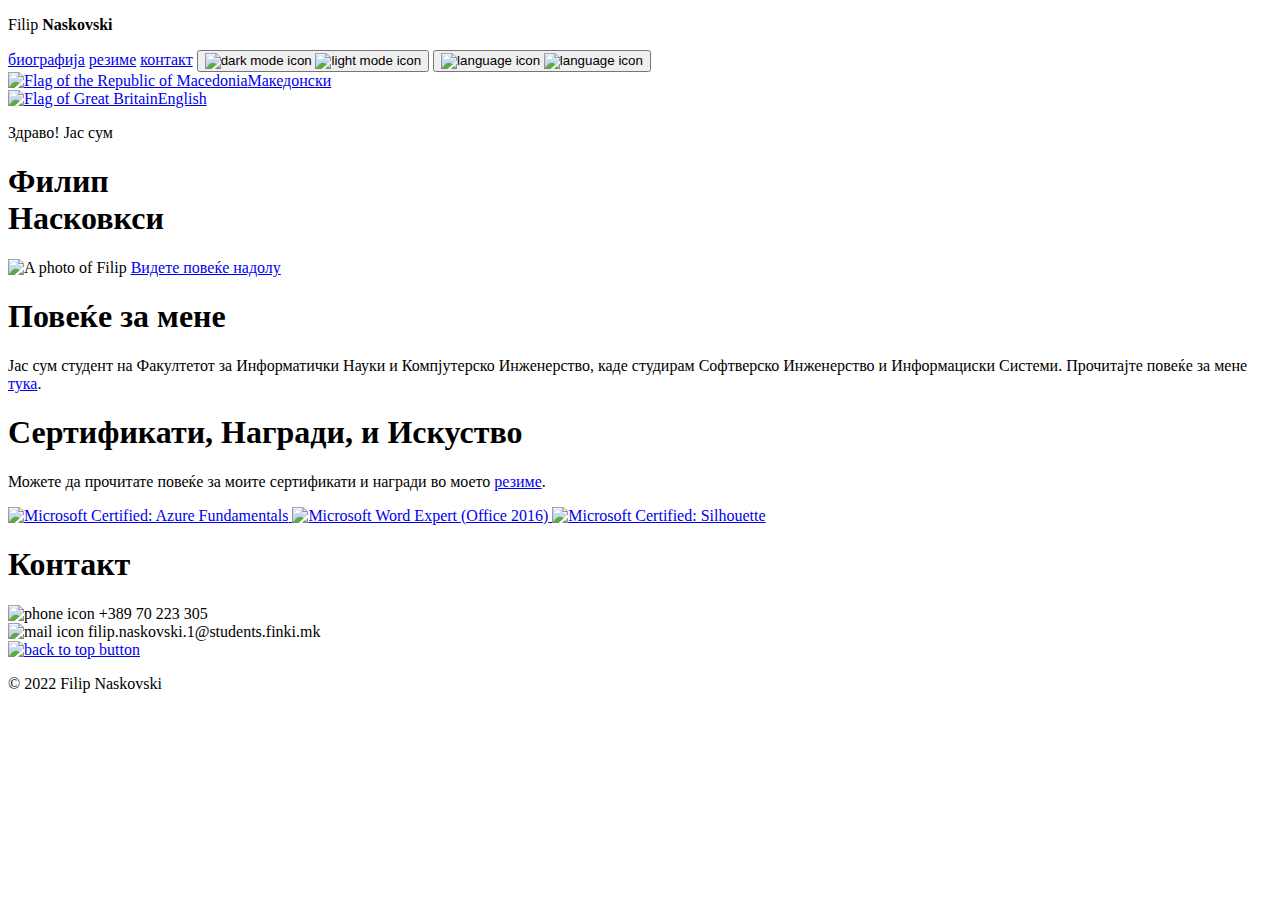
==== index.html @ ec99b928 "Add files via upload" ====
<!DOCTYPE html>
<html lang="mk">
<head>
    <meta charset="UTF-8">
    <title>Filip Naskovski</title>
    <link rel="stylesheet" href="styles/main.css">
    <link rel="stylesheet" href="styles/homepage.css">

</head>
<body onload="themeChecker()">
    <header id="header">
        <p id="logo">Filip <b>Naskovski</b></p>

        <nav>
          <a style="width: 120px" href="about.html">биографија</a>
          <a href="resume.html">резиме</a>
          <a href="contact.html" id="contact_bt">контакт</a>

          <span id="button_group">
            <button id="theme_toggle" onclick="darkmode()">
                <img class="dark icon" alt="dark mode icon" src="img/icons/dark_mode.svg">
                <img class="light icon" alt="light mode icon" src="img/icons/light_mode.svg">
            </button>
            <button id="language_bt" onclick="toggleOverlay('lang_overlay')">
                <img class="dark icon" alt="language icon" src="img/icons/language_dark.svg">
                <img class="light icon" alt="language icon" src="img/icons/language_light.svg">
                <script type="text/javascript" src="scripts/overlay.js"></script>
            </button>
          </span>
        </nav>



        <script type="text/javascript" src="scripts/appearance.js"></script>

        <div id="lang_overlay" class="popup">
            <a href="index.html"><img src="img/mk.webp" alt="Flag of the Republic of Macedonia">Македонски</a><br>
            <a href="en/index.html"><img src="img/gb.webp" alt="Flag of Great Britain">English</a>
        </div>

    </header>
    <section id="welcome">
        <div class="txt_container">
            <p>Здраво! Јас сум</p>
            <h1>Филип<br>Насковкси</h1>
        </div>
        <img class="circle" alt="A photo of Filip" src="img/filip.jpg" id="dp">


        <a href="#about" id="down_button">Видете повеќе надолу</a>
    </section>

    <section class="wcontainer" id="about">
        <div class="half_container">
            <h1>Повеќе за мене</h1>
        </div>
        <div class="half_container">
            <p>
                Јас сум студент на Факултетот за Информатички Науки и Компјутерско Инженерство, каде студирам Софтверско Инженерство и Информациски Системи. Прочитајте повеќе за мене <a href="about.html">тука</a>.
            </p>
        </div>
    </section>

    <section class="wcontainer" id="awards">
        <h1>Сертификати, Награди, и Искуство</h1>
        <p>Можете да прочитате повеќе за моите сертификати и награди во моето <a href="#">резиме</a>.</p>
        <div id="badge_collage" class="photo_overlap_3" >
            <a href="resume.html">
                <img src="img/badge-azure.png" alt="Microsoft Certified: Azure Fundamentals">
                <img src="img/badge-word.png" alt="Microsoft Word Expert (Office 2016)">
                <img src="img/badge-azure-silhouette.png" alt="Microsoft Certified: Silhouette">
            </a>
        </div>
    </section>

    <footer>
        <div class="wcontainer">
            <div>
                <h1>Контакт</h1>
                <span><img class="icon" alt="phone icon" src="img/icons/call_light.svg"> +389 70 223 305</span><br>
                <span><img class="icon" alt="mail icon" src="img/icons/mail_light.svg"> filip.naskovski.1@students.finki.mk</span>
            </div>
        </div>
        <a href="#" id="top_button" title="Back to top"><img class="large_icon" src="img/icons/expand_less_light.svg" alt="back to top button"></a>
        <p>&copy; 2022 Filip Naskovski</p>
    </footer>

</body>
</html>
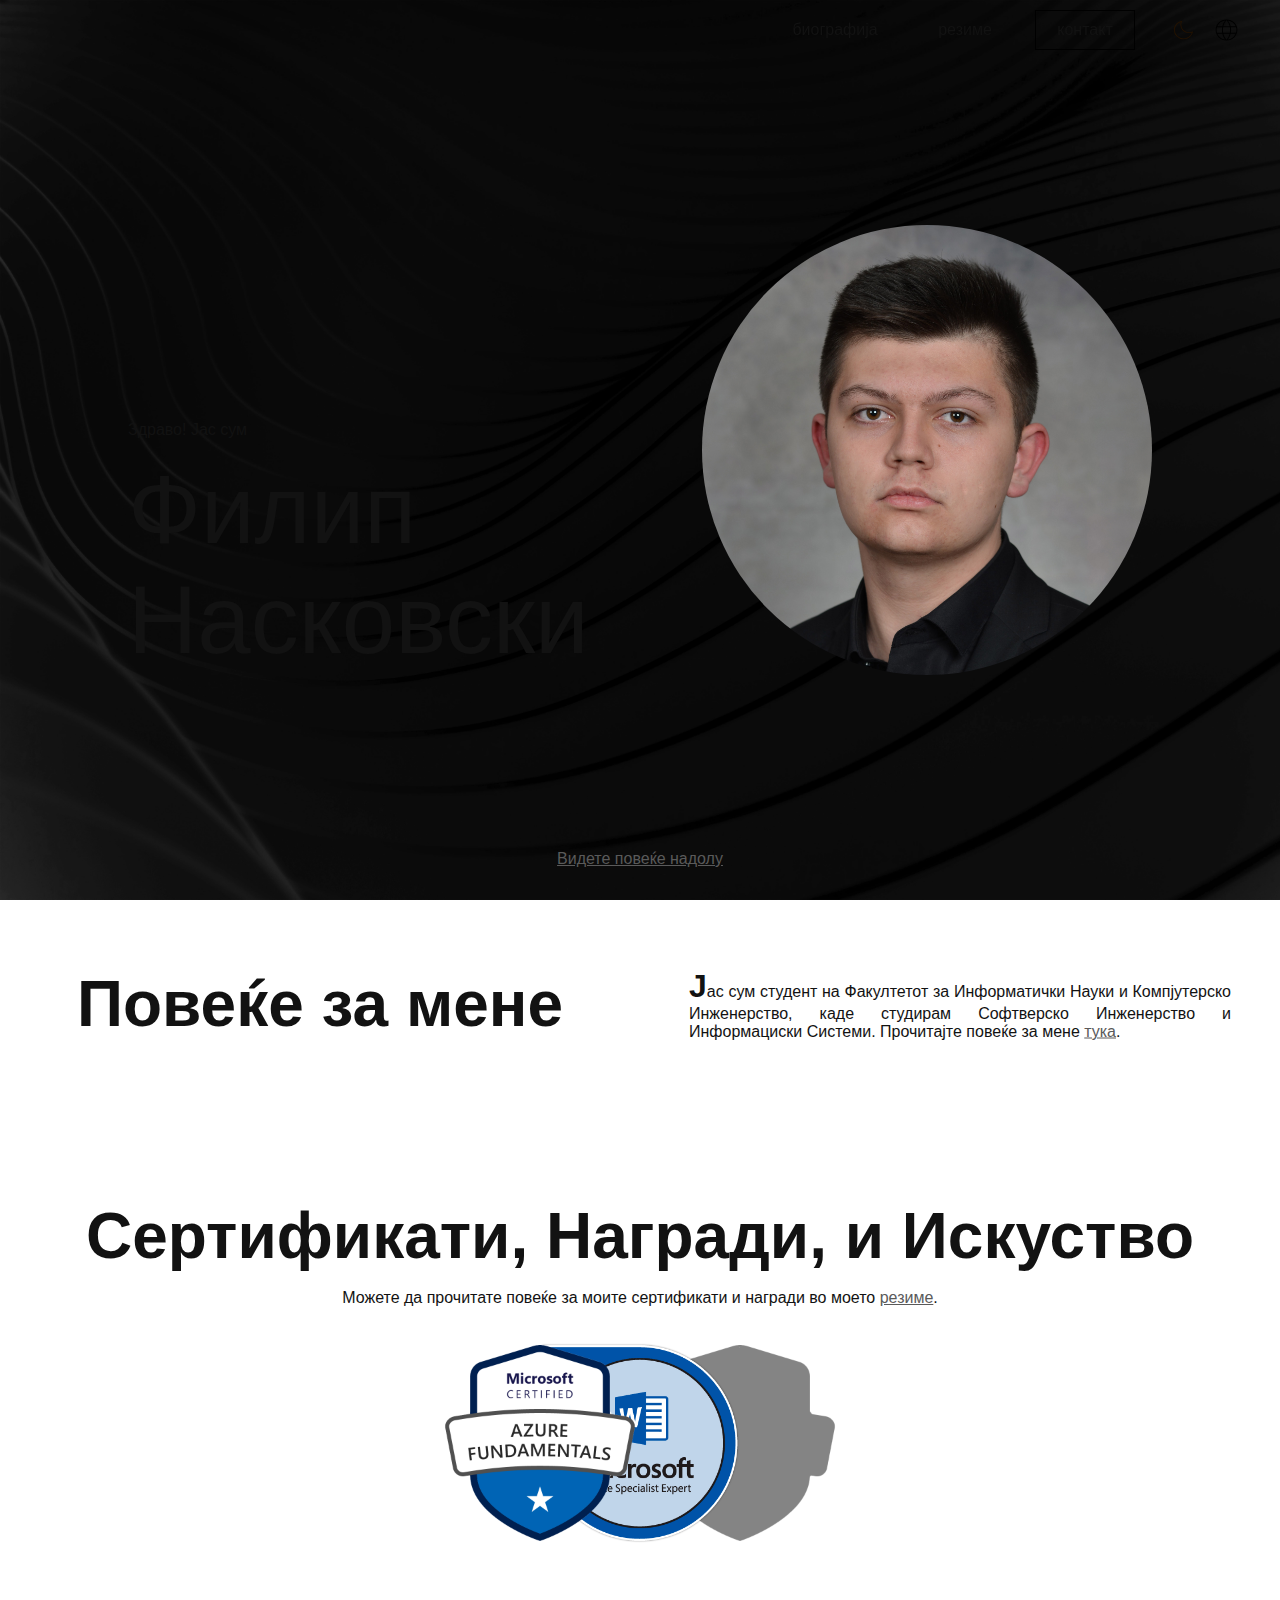
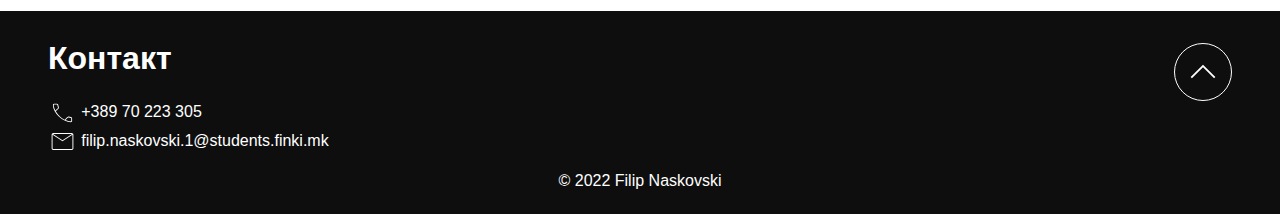
==== commit 004ccb84: "Add files via upload" ====
--- a/index.html
+++ b/index.html
@@ -30,7 +30,6 @@
         </nav>
 
 
-
         <script type="text/javascript" src="scripts/appearance.js"></script>
 
         <div id="lang_overlay" class="popup">
@@ -38,11 +37,41 @@
             <a href="en/index.html"><img src="img/gb.webp" alt="Flag of Great Britain">English</a>
         </div>
 
+        <button id="hamburger_bt" onclick="toggleOverlay('hamburger_menu')">
+            <img class="dark icon" alt="language icon" src="img/icons/menu_light.svg">
+            <img class="light icon" alt="language icon" src="img/icons/menu_dark.svg">
+        </button>
+
+        <div id="hamburger_menu">
+
+            <button id="close_menu" onclick="toggleOverlay('hamburger_menu')">
+                <img class="dark icon" alt="language icon" src="img/icons/close_light.svg">
+                <img class="light icon" alt="language icon" src="img/icons/close_dark.svg">
+            </button>
+
+            <nav>
+                <a href="about.html">биографија</a>
+                <a href="resume.html">резиме</a>
+                <a href="contact.html" >контакт</a>
+
+
+                <button  onclick="darkmode()">
+                    <img class="dark icon" alt="dark mode icon" src="img/icons/dark_mode.svg">
+                    <span class="dark"> dark mode</span>
+                    <img class="light icon" alt="light mode icon" src="img/icons/light_mode.svg">
+                    <span class="light"> light mode</span>
+                </button>
+
+                <a href="en/index.html" id="lang"><img src="img/gb.webp" alt="Flag of Great Britain"> English</a>
+
+            </nav>
+        </div>
+
     </header>
     <section id="welcome">
         <div class="txt_container">
             <p>Здраво! Јас сум</p>
-            <h1>Филип<br>Насковкси</h1>
+            <h1>Филип<br>Насковски</h1>
         </div>
         <img class="circle" alt="A photo of Filip" src="img/filip.jpg" id="dp">
 
--- a/styles/main.css
+++ b/styles/main.css
@@ -0,0 +1,446 @@
+html{
+    scroll-behavior: smooth;
+    width: 100%;
+    height: 100%;
+    margin: 0px;
+    padding: 0px;
+    overflow-x: hidden;
+}
+body{
+    margin: 0;
+    padding: 0;
+    font-family: "Century Gothic", "Helvetica", sans-serif;
+        /*overflow-x: hidden;*/
+    color: #121212;
+    transition: 0.5s;
+    max-width: 100vw;
+}
+
+a{
+    color: #5a5a5a;
+}
+
+header{
+    position: fixed;
+    box-sizing: border-box;
+    padding: 5px 15px;
+    height: 3.75rem;
+    margin: 0;
+    width: 100%;
+    max-width: 100vw;
+    z-index: 5;
+    transition: 0.5s;
+    display: flex;
+    justify-content: space-between;
+    align-items: center;
+}
+
+#logo{
+    display: inline-block;
+    font-size: 1.5rem;
+    margin: 0;
+    padding-left: 25px;
+    transition: 1s;
+    opacity: 0;
+    vertical-align: middle;
+}
+
+nav a{
+    display: inline-block;
+    color: #121212;
+    box-sizing: border-box;
+    width: 100px;
+    padding: 10px;
+    margin: 5px 10px;
+    text-align: center;
+    text-decoration: none;
+}
+nav a:hover{
+    background-color: #1f1f1f10;
+}
+#button_group{
+    width: 100px;
+    padding: 0;
+    margin: 5px 10px;
+    display: flex;
+    justify-content: space-evenly;
+}
+
+nav{
+    width: auto;
+    display: flex;
+    align-items: center;
+    justify-content: right;
+}
+
+#contact_bt{
+    border: 1px solid black;
+}
+
+header button{
+    border: none;
+    background: none;
+    width: 1.8rem;
+    height:1.8rem;
+    padding: 0;
+    cursor: pointer;
+}
+
+header button:hover{
+    border-radius: 50%;
+    background-color: #1f1f1f10;
+}
+
+.icon{
+    height: 1.8rem;
+    width: 1.8rem;
+    vertical-align: middle;
+}
+
+.large_icon{
+    height: 3.5rem;
+    width: 3.5rem;
+    vertical-align: middle;
+}
+.light{
+    display: none;
+}
+
+.circle{
+    border-radius: 50%;
+}
+
+.popup{
+    position: fixed;
+    float: right;
+    right: 15px;
+    top: 10%;
+    background-color: #ffffffee;
+    color: #121212;
+    border-radius: 10px;
+    padding: 15px;
+    transition: 5s;
+}
+
+#lang_overlay{
+    width: 80%;
+    max-width: 170px;
+    height: 40%;
+    max-height: 100px;
+    display: none;
+    flex-direction: column;
+    justify-content: space-evenly;
+    align-items: baseline;
+    padding-left: 30px;
+}
+#lang_overlay a{
+    text-decoration: none;
+    color: #121212;
+}
+#lang_overlay img{
+    max-width: 20px;
+    padding-right: 5px;
+}
+p{
+    max-width: 100%;
+}
+.wcontainer{
+    box-sizing: border-box;
+    max-width: 100%;
+    width: 100%;
+    margin: 0;
+    padding: 0;
+    display: flex;
+}
+.half_container{
+    width: 50%;
+    padding: 1.5rem;
+    box-sizing: border-box;
+    margin: 0;
+    transition: 0.5s;
+}
+
+footer{
+    background: #0e0e0e;
+    position: relative;
+    color: white;
+    padding: 0.5em 3em;
+}
+footer > p{
+    text-align: center;
+}
+#top_button{
+    border: 1px solid #ffffff;
+    border-radius: 50%;
+    float: right;
+    position: absolute;
+    right: 3rem;
+    top: 2rem;
+}
+
+
+.photo_overlap_3{
+   display: block;
+    height: 200px;
+    padding: 20px;
+}
+
+.photo_overlap_3 img{
+    position: absolute;
+    left: 50%;
+    width: 200px;
+}
+
+.photo_overlap_3 img:first-child{
+    transform: translateX(-100%);
+    z-index: 3;
+}
+.photo_overlap_3 img:nth-child(2){
+    transform: translateX(-50%);
+    z-index: 2;
+}
+
+.photo_overlap_3 img:last-child{
+    opacity: 50%;
+    z-index: 1;
+}
+
+.banner{
+    background-image: url("../img/banner-bg-light.jpg");
+    background-position: top;
+    background-size: cover;
+    height: 15rem ;
+    position: relative;
+    width: 100%;
+}
+.banner h1{
+    font-size: 3rem;
+    position: absolute;
+    bottom: 0;
+    left: 3.5rem;
+}
+.pattern{
+    background: url("../img/double-bubble-outline.webp");
+    background-repeat: repeat;
+}
+
+#hamburger_menu{
+    display: none;
+    position: fixed;
+    top: 0;
+    left: 0;
+    height: 100vh;
+    width: 100vw;
+    background-color: #ffffff;
+    margin: 0;
+    flex-direction: column;
+    justify-content: space-evenly;
+    align-items: center;
+}
+#hamburger_menu nav{
+    flex-direction: column;
+    justify-content: space-evenly;
+    align-items: center;
+}
+#hamburger_menu a{
+    margin: 1rem;
+    padding: 0;
+}
+
+#hamburger_bt{
+    display: none;
+}
+
+#close_menu{
+    float: left;
+    position: absolute;
+    top: 15%;
+    left: 50%;
+    transform: translateX(-50%);
+    z-index: 5;
+    display: block;
+    width: 4rem;
+    height: 4rem;
+
+}
+
+#hamburger_menu button:hover{
+    background-color: none;
+}
+/*=========================[ F O R M ]============================*/
+form, .wrapper{
+    background-color: white;
+    padding: 1rem 2rem;
+    margin: 0;
+    width: 35rem;
+    max-width: 90%;
+    box-sizing: border-box;
+}
+input[type=text], select, textarea {
+    width: 100%;
+    padding: 12px 20px;
+    margin: 8px 0;
+    display: block;
+    border: 0;
+    border-bottom: 1px solid #c0c0c0;
+    box-sizing: border-box;
+    background-color: #00000000;
+}
+
+input[type=text]:focus, textarea:focus {
+    border: 0;
+}
+
+input[type=text]::placeholder, textarea::placeholder{
+    font-family: "Century Gothic", Helvetica, sans-serif;
+    font-size: 0.8rem;
+    color: #8e8e8e;
+    opacity: 0.8;
+}
+
+button[name=submit]{
+    width: 8rem;
+    padding: 0.5rem;
+    border-radius: 4px;
+    border: 0;
+    box-sizing: border-box;
+    background-color: #85ffc3;
+    cursor: pointer;
+    margin-left: 50%;
+    transform: translateX(-50%);
+}
+
+button[name=submit]:hover {
+    background-color: #75e1ac;
+}
+
+button[name=submit] img{
+    width: 1.5rem;
+    height: 1.5rem;
+}
+
+
+
+/*=========================[ D A R K   M O D E ]============================*/
+@media (prefers-color-scheme: dark) {
+    .darkmode {
+        background-color: #121212;
+        color: #ffffff;
+    }
+
+    .darkmode a {
+        color: #d3d3d3;
+    }
+
+    .darkmode nav a {
+        color: white;
+    }
+
+    .darkmode nav a:hover,  .darkmode #button_group button:hover{
+        background-color: #ffffff10;
+    }
+
+    .darkmode .banner{
+        background-image: url("../img/banner-bg-dark.jpg");
+    }
+
+    .darkmode .dark {
+        display: none;
+    }
+
+    .darkmode .light {
+        display: inline-block;
+    }
+
+    .darkmode #contact_bt {
+        border-color: #ffffff;
+    }
+
+    .darkmode .pattern{
+        background: url("../img/double-bubble-dark.webp");
+    }
+
+    .darkmode form, .darkmode .wrapper {
+        background-color: rgba(61, 61, 61, 0.67);
+    }
+
+    .darkmode #hamburger_menu {
+        background-color: #121212;
+        color: #ffffff;
+    }
+    .darkmode #hamburger_menu button{
+        color: #ffffff;
+    }
+
+
+
+}
+
+/*====================================================[ RESPONSIVE ]==============================*/
+
+@media only screen and (orientation: portrait) {
+    html{
+        font-size: 25px;
+    }
+
+    #hamburger_bt{
+        display: inline-block;
+        width: 4rem;
+        height: 4rem;
+        margin: 0.5rem;
+    }
+    #hamburger_bt img, #close_menu img{
+        width: 3.5rem;
+        height: 3.5rem;
+    }
+
+    header > nav{
+        display: none;
+        width: auto;
+    }
+
+    nav a, nav button, nav span{
+        width: auto;
+        height: 3rem;
+        margin: 1rem;
+    }
+    nav a{
+        font-size: 3.75rem;
+    }
+    nav button, #lang{
+        font-size: 2rem;
+        font-weight: normal;
+    }
+
+    nav img{
+        vertical-align: center;
+    }
+    .icon{
+        height: 2.5rem;
+        width: 2.5rem;
+    }
+
+    #logo{
+        font-size: 2.75rem;
+    }
+
+    header{
+        height: 6rem;
+    }
+
+}
+@media only screen and (max-width: 90vh) {
+    .wcontainer{
+        flex-direction: column;
+        height: auto;!important;
+    }
+    .half_container{
+        max-height: 70%;
+        min-height: 40%;
+        width: 100%;
+        padding: 1.5rem 0;
+    }
+    form, .wrapper{
+        margin: 0.5rem 1.5rem;
+    }
+}
--- a/styles/homepage.css
+++ b/styles/homepage.css
@@ -0,0 +1,98 @@
+#welcome h1{
+    margin: 0;
+    font-size: 6em;
+    font-weight: lighter;
+}
+
+#welcome .txt_container{
+    position: absolute;
+    top: 60%;
+    transform: translateY(-50%);
+    padding-left: 10%;
+}
+#welcome{
+    box-sizing: border-box;
+    margin: 0;
+    width: 100%;
+    height: 100vh;
+    background-image: url("../img/welcome_bg_light.jpg");
+    background-repeat: no-repeat;
+    background-size: cover;
+    overflow: hidden;
+    position: relative;
+    transition: 0.5s;
+}
+#dp{
+    width: 450px;
+    max-width: 45%;
+    position: absolute;
+    top: 50%;
+    transform: translateY(-50%);
+    right: 10%;
+}
+
+#welcome #down_button{
+    position: absolute;
+    left: 50%;
+    transform: translateX(-50%);
+    bottom: 2rem;
+}
+
+#about h1{
+    text-align: center;
+    font-size: 4rem;
+}
+
+.half_container p{
+    margin: auto 25px;
+    text-align: justify;
+    position: relative;
+    top: 50%;
+    transform: translateY(-50%);
+
+}
+#about{
+    scroll-behavior: smooth;
+}
+
+#about p:first-letter{
+    font-size: 2rem;
+    font-family: "Helvetica", Arial, sans-serif;
+    font-weight: bold;
+
+}
+
+#awards{
+    flex-direction: column;
+    padding: 3rem;
+}
+
+#awards h1{
+    text-align: center;
+    font-size: 4rem;
+    margin-bottom: 0;
+
+}
+
+#awards p{
+    text-align: center;
+}
+
+.darkmode #welcome{
+    background-image: url("../img/welcome_bg_dark.jpg");
+}
+
+/*====================================================[ RESPONSIVE ]==============================*/
+
+@media only screen and (orientation: portrait) {
+   #dp{
+       top: 15%;
+       right: 50%;
+       transform: translate(+50%);
+       width: 65%;
+       max-width: 65%;
+   }
+    #welcome .txt_container {
+        top: 80%;
+    }
+}